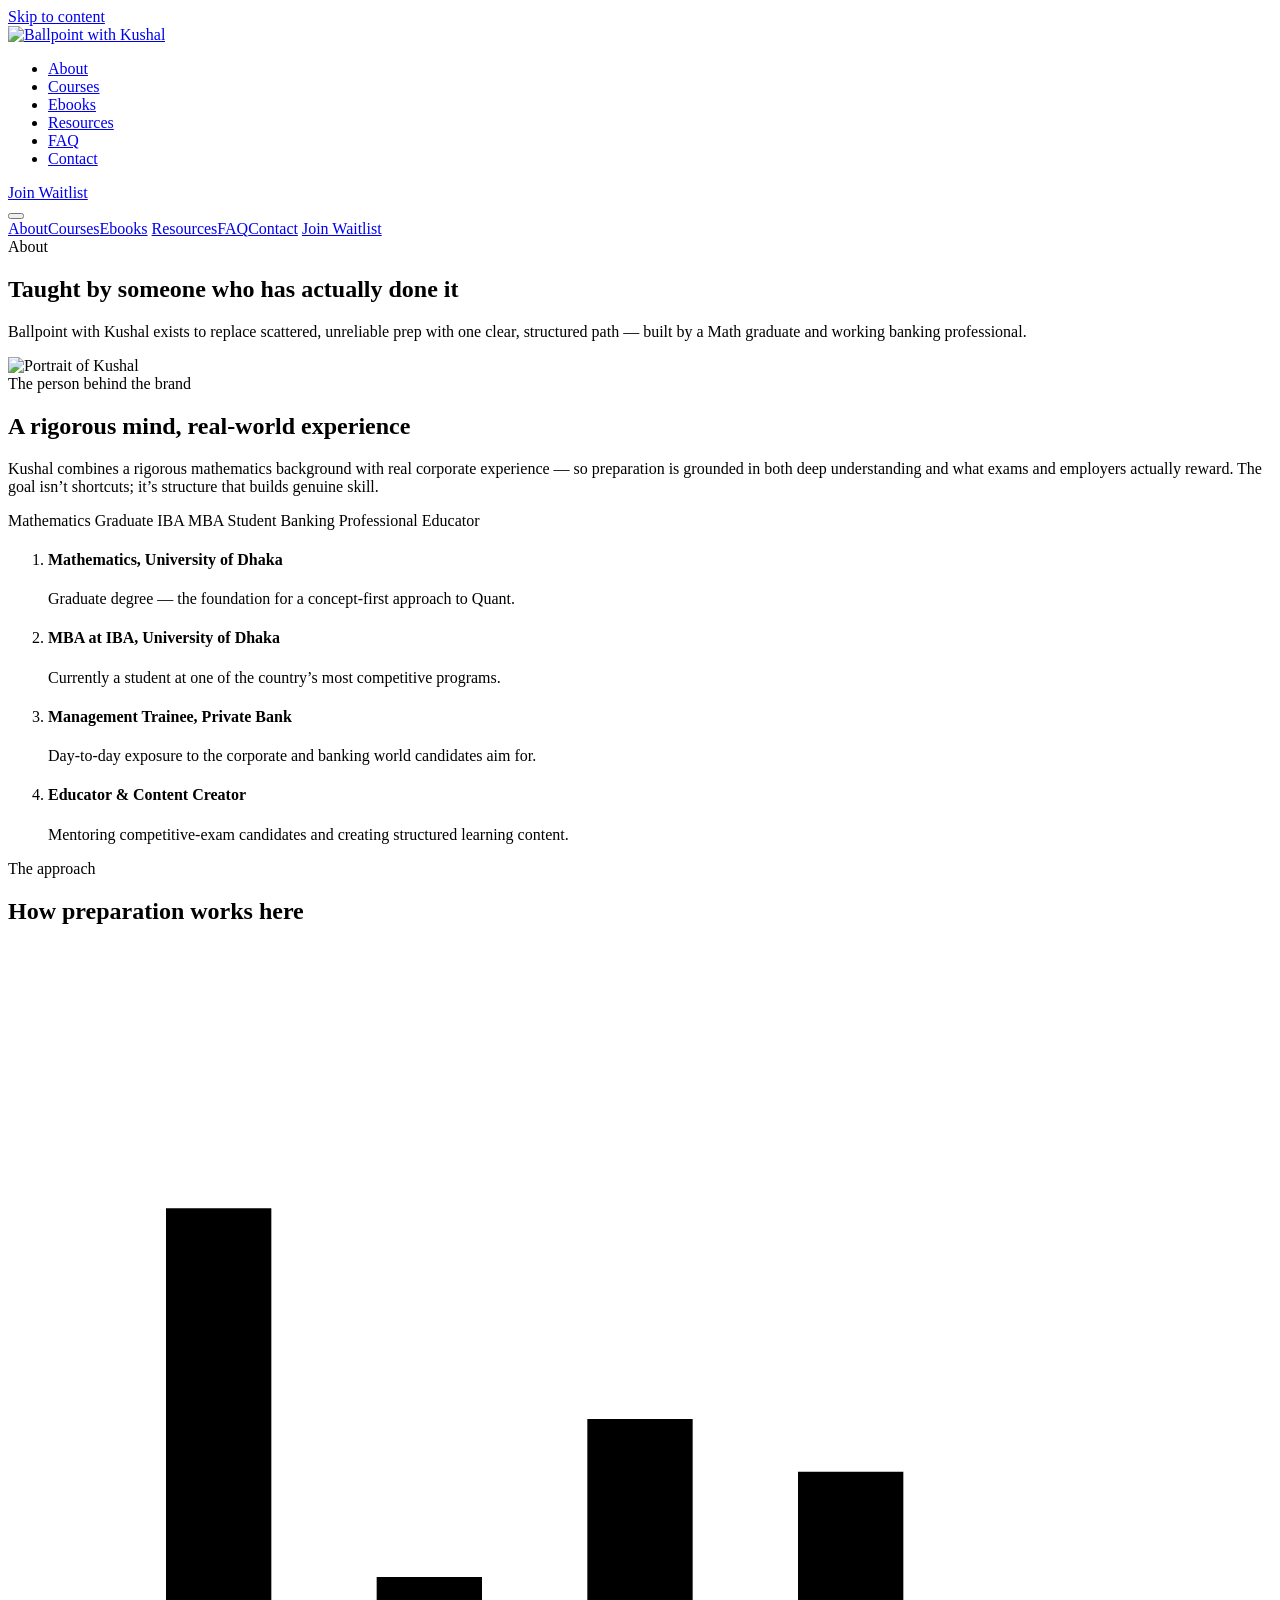
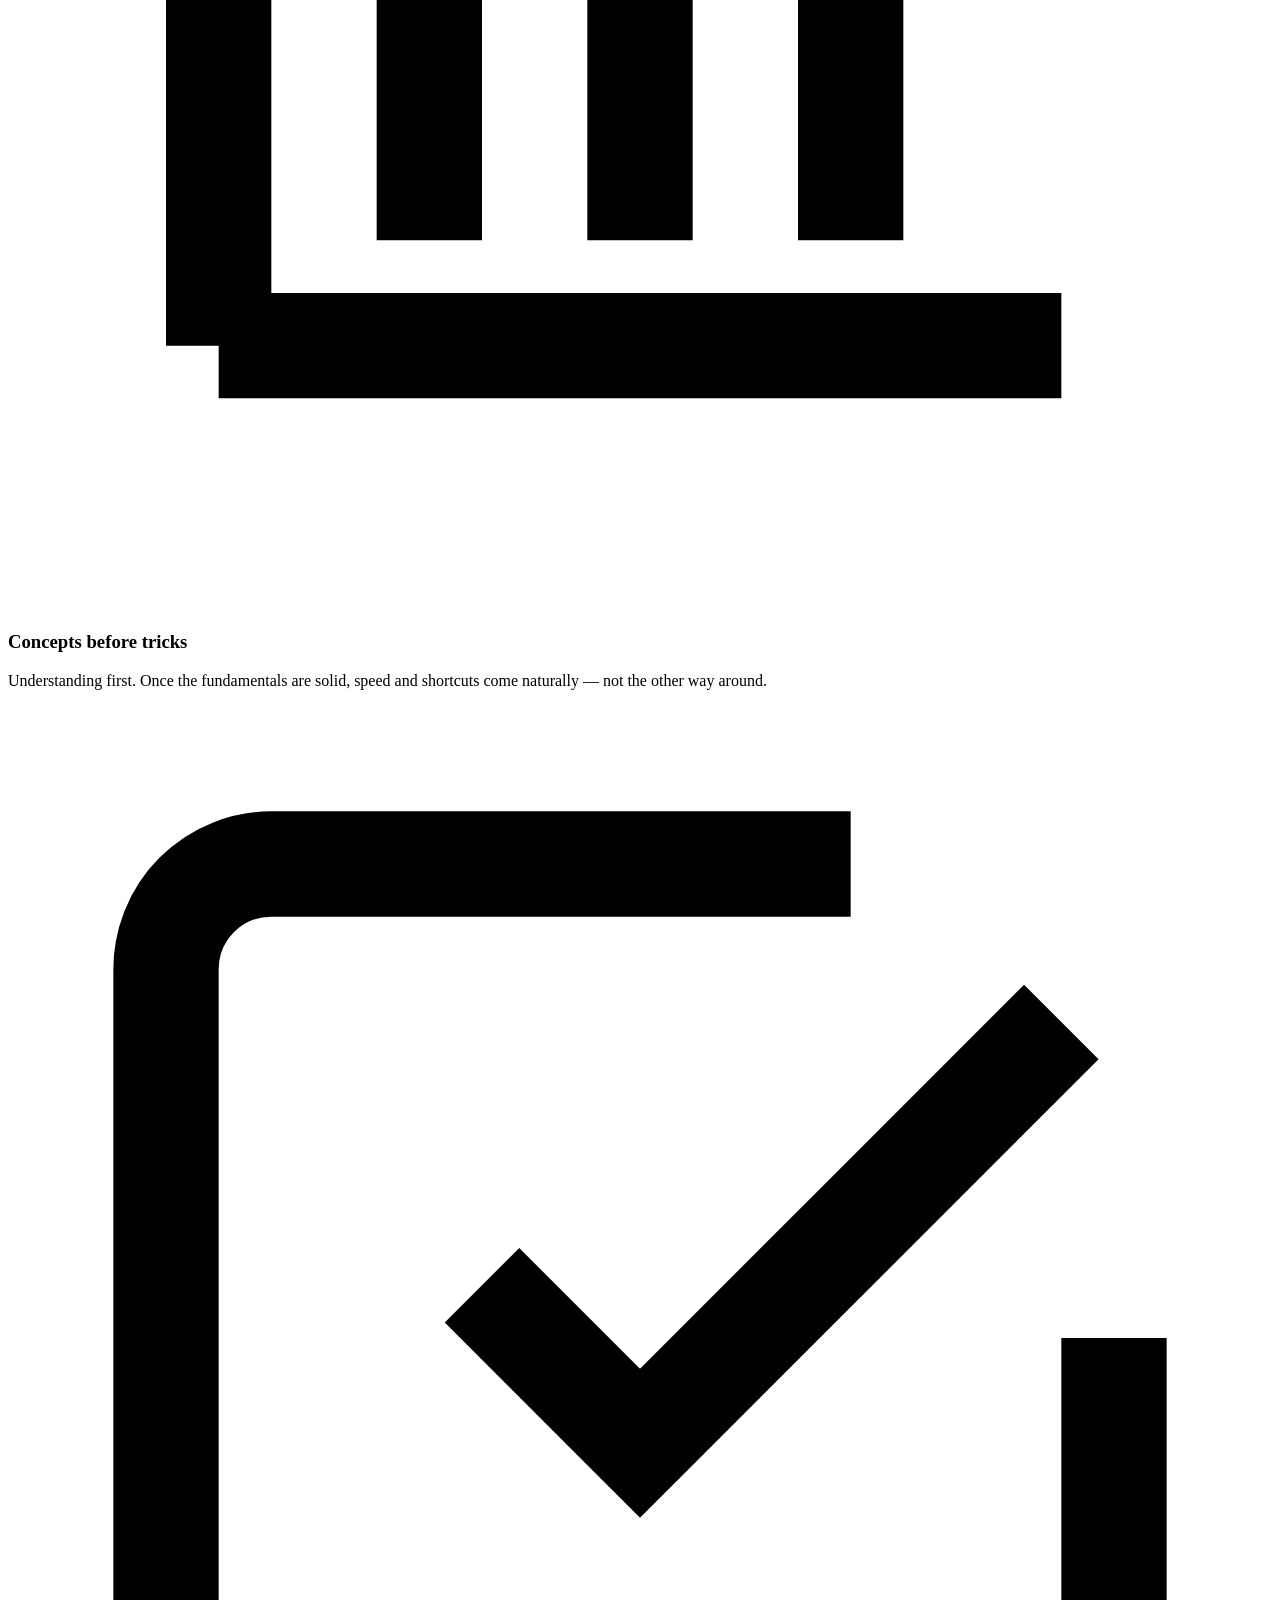
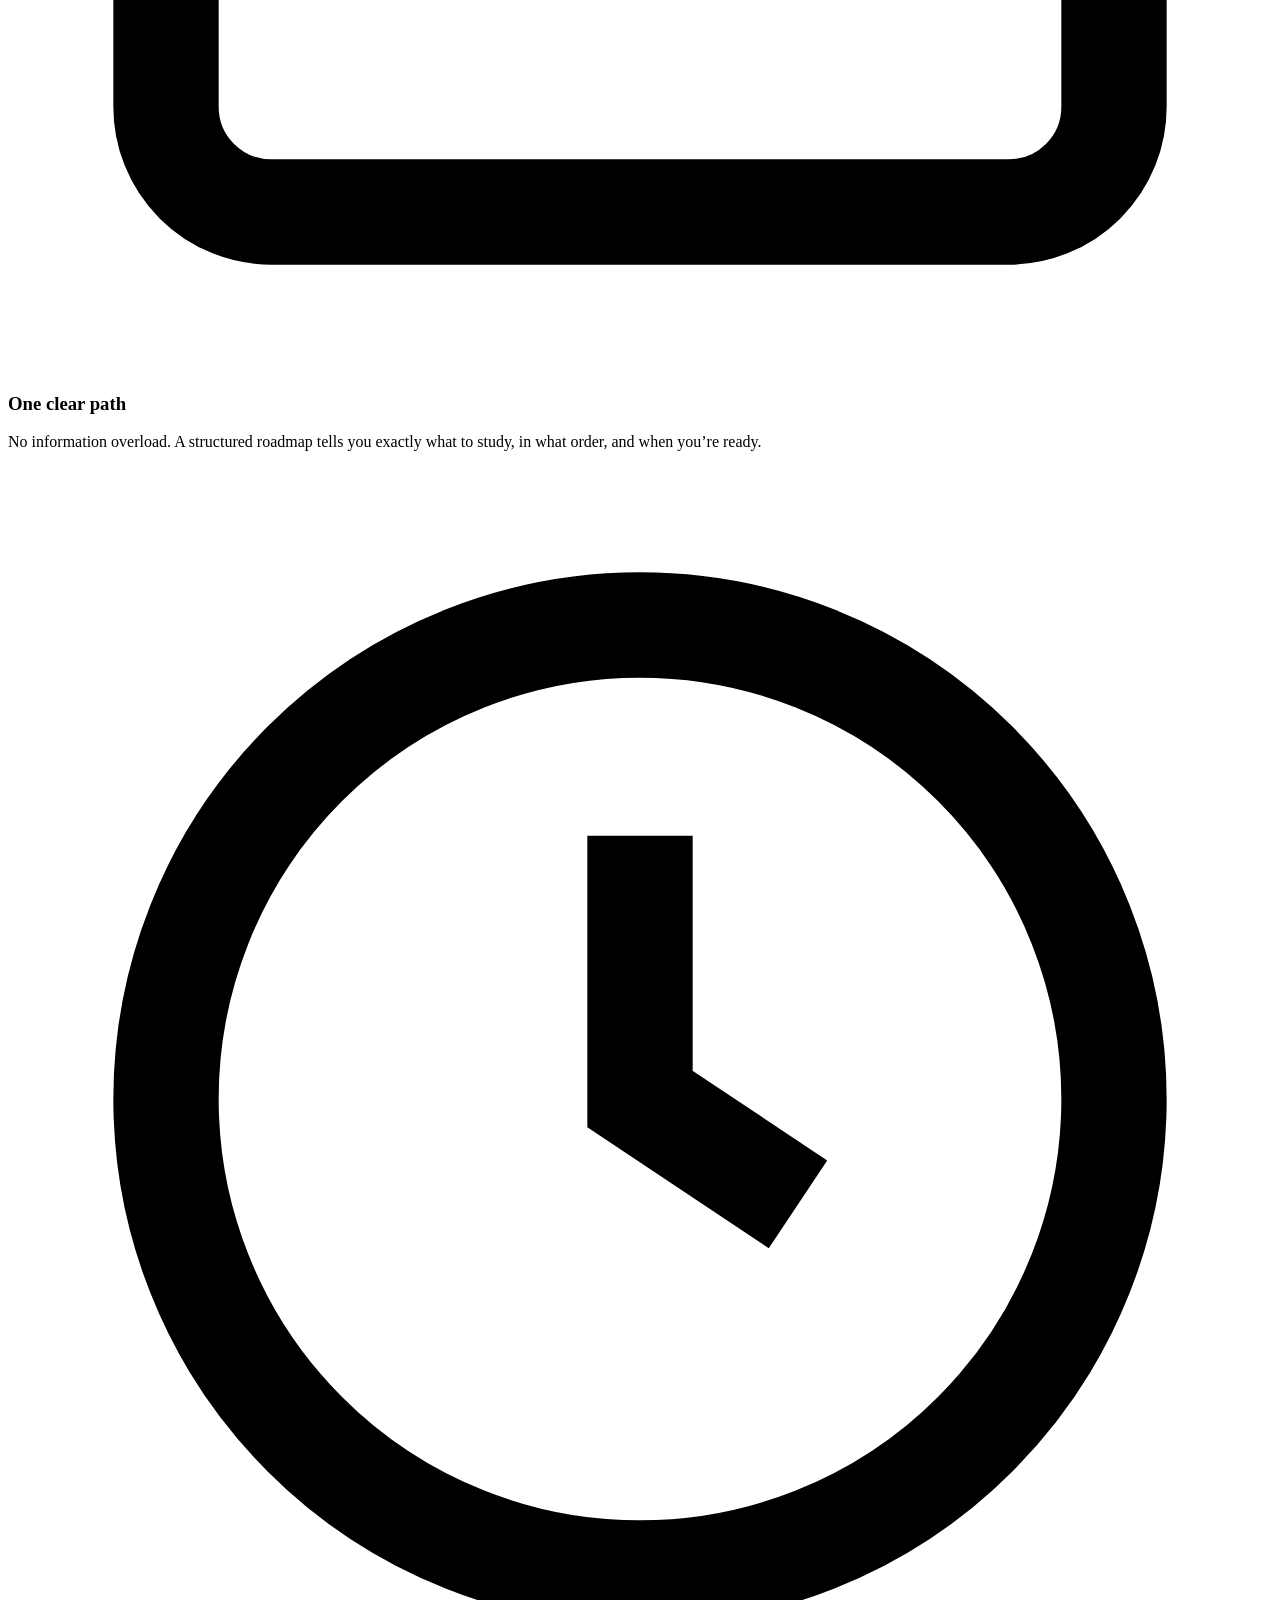
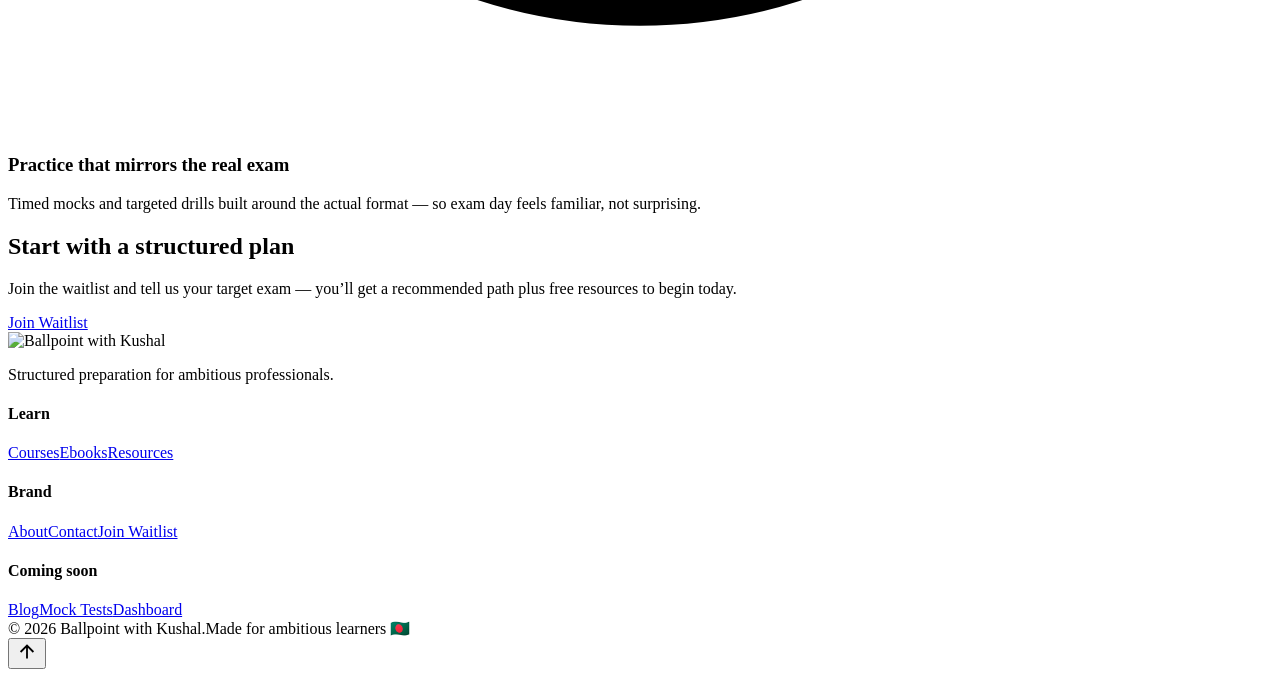
==== about.html @ 8d18ffcd "Add files via upload" ====
<!DOCTYPE html>
<html lang="en">
<head>
  <!-- ===== about.html — dedicated About / profile page =====
       Reuses the same CSS/JS as index.html. Edit the profile copy, role badges,
       and timeline items below. Swap placeholder-portrait.svg for a real photo. -->
  <meta charset="UTF-8" />
  <meta name="viewport" content="width=device-width, initial-scale=1.0" />
  <title>About Kushal — Ballpoint with Kushal</title>
  <meta name="description" content="Kushal — Mathematics graduate (University of Dhaka), IBA MBA student, and banking professional teaching structured exam and career preparation." />
  <link rel="canonical" href="https://example.com/about.html" />
  <meta property="og:title" content="About Kushal — Ballpoint with Kushal" />
  <meta property="og:description" content="A Math graduate and working banking professional who has actually sat these exams." />
  <meta property="og:image" content="assets/images/og-image.svg" />
  <meta name="twitter:card" content="summary_large_image" />
  <link rel="icon" type="image/svg+xml" href="assets/logos/favicon.svg" />
  <meta name="theme-color" content="#2563EB" />
  <link rel="preconnect" href="https://fonts.googleapis.com" />
  <link rel="preconnect" href="https://fonts.gstatic.com" crossorigin />
  <link href="https://fonts.googleapis.com/css2?family=Inter:wght@400;500;600;700&family=Manrope:wght@600;700;800&family=Plus+Jakarta+Sans:wght@600;700;800&display=swap" rel="stylesheet" />
  <link rel="stylesheet" href="css/styles.css" />
  <link rel="stylesheet" href="css/components.css" />
  <link rel="stylesheet" href="css/utilities.css" />
  <link rel="stylesheet" href="css/responsive.css" />
</head>
<body>
  <a class="skip-link" href="#main">Skip to content</a>

  <!-- NAVBAR (same markup as index.html — keep in sync across pages) -->
  <header class="navbar">
    <nav class="container navbar__inner" aria-label="Primary">
      <a class="navbar__logo" href="index.html" aria-label="Ballpoint with Kushal — home"><img src="assets/logos/logo-full.svg" alt="Ballpoint with Kushal" /></a>
      <ul class="navbar__links">
        <li><a href="about.html" aria-current="page">About</a></li>
        <li><a href="courses.html">Courses</a></li>
        <li><a href="ebooks.html">Ebooks</a></li>
        <li><a href="resources.html">Resources</a></li>
        <li><a href="index.html#faq">FAQ</a></li>
        <li><a href="contact.html">Contact</a></li>
      </ul>
      <div class="navbar__actions">
        <a class="btn btn--primary btn--sm" href="index.html#waitlist">Join Waitlist</a>
      </div>
      <button class="hamburger" aria-label="Open menu" aria-controls="mobileDrawer" aria-expanded="false"><span></span><span></span><span></span></button>
    </nav>
  </header>
  <div class="mobile-drawer" id="mobileDrawer">
    <a href="about.html">About</a><a href="courses.html">Courses</a><a href="ebooks.html">Ebooks</a>
    <a href="resources.html">Resources</a><a href="index.html#faq">FAQ</a><a href="contact.html">Contact</a>
    <a class="btn btn--primary btn--full mt-sm" href="index.html#waitlist">Join Waitlist</a>
  </div>

  <main id="main">
    <!-- Page hero -->
    <section class="section section--tight bg-decor">
      <div class="container section-head section-head--center" data-reveal>
        <span class="eyebrow">About</span>
        <h1>Taught by someone who has actually done it</h1>
        <p>Ballpoint with Kushal exists to replace scattered, unreliable prep with one clear, structured path — built by a Math graduate and working banking professional.</p>
      </div>
    </section>

    <!-- Profile + timeline (mirrors the homepage About section) -->
    <section class="section section--tight" aria-labelledby="profile-title">
      <div class="container about__grid">
        <div class="about__photo" data-reveal>
          <!-- Replace with a real portrait: assets/images/kushal-about.jpg -->
          <img src="assets/images/placeholder-portrait.svg" alt="Portrait of Kushal" width="800" height="800" />
        </div>
        <div data-reveal data-reveal-delay="1">
          <span class="eyebrow">The person behind the brand</span>
          <h2 id="profile-title">A rigorous mind, real-world experience</h2>
          <p>Kushal combines a rigorous mathematics background with real corporate experience — so preparation is grounded in both deep understanding and what exams and employers actually reward. The goal isn’t shortcuts; it’s structure that builds genuine skill.</p>

          <div class="about__roles">
            <span class="badge badge--soft">Mathematics Graduate</span>
            <span class="badge badge--soft">IBA MBA Student</span>
            <span class="badge badge--green">Banking Professional</span>
            <span class="badge badge--green">Educator</span>
          </div>

          <!-- Timeline: edit/add items freely; styling is automatic -->
          <ol class="timeline">
            <li class="timeline__item">
              <h4>Mathematics, University of Dhaka</h4>
              <span>Graduate degree — the foundation for a concept-first approach to Quant.</span>
            </li>
            <li class="timeline__item">
              <h4>MBA at IBA, University of Dhaka</h4>
              <span>Currently a student at one of the country’s most competitive programs.</span>
            </li>
            <li class="timeline__item">
              <h4>Management Trainee, Private Bank</h4>
              <span>Day-to-day exposure to the corporate and banking world candidates aim for.</span>
            </li>
            <li class="timeline__item">
              <h4>Educator & Content Creator</h4>
              <span>Mentoring competitive-exam candidates and creating structured learning content.</span>
            </li>
          </ol>
        </div>
      </div>
    </section>

    <!-- Approach / values — three principles. Edit or remove cards freely. -->
    <section class="section section--alt" aria-labelledby="approach-title">
      <div class="container">
        <div class="section-head section-head--center" data-reveal>
          <span class="eyebrow">The approach</span>
          <h2 id="approach-title">How preparation works here</h2>
        </div>
        <div class="grid grid--3">
          <article class="card" data-reveal>
            <div class="card__icon"><svg viewBox="0 0 24 24" fill="none" stroke="currentColor" stroke-width="2"><path d="M4 19V5m0 14h16M8 17v-5m4 5V9m4 8v-7"/></svg></div>
            <h3>Concepts before tricks</h3>
            <p class="text-muted">Understanding first. Once the fundamentals are solid, speed and shortcuts come naturally — not the other way around.</p>
          </article>
          <article class="card" data-reveal data-reveal-delay="1">
            <div class="card__icon"><svg viewBox="0 0 24 24" fill="none" stroke="currentColor" stroke-width="2"><path d="M9 11l3 3 8-8"/><path d="M21 12v7a2 2 0 0 1-2 2H5a2 2 0 0 1-2-2V5a2 2 0 0 1 2-2h11"/></svg></div>
            <h3>One clear path</h3>
            <p class="text-muted">No information overload. A structured roadmap tells you exactly what to study, in what order, and when you’re ready.</p>
          </article>
          <article class="card" data-reveal data-reveal-delay="2">
            <div class="card__icon"><svg viewBox="0 0 24 24" fill="none" stroke="currentColor" stroke-width="2"><circle cx="12" cy="12" r="9"/><path d="M12 7v5l3 2"/></svg></div>
            <h3>Practice that mirrors the real exam</h3>
            <p class="text-muted">Timed mocks and targeted drills built around the actual format — so exam day feels familiar, not surprising.</p>
          </article>
        </div>
      </div>
    </section>

    <!-- Reusable CTA band -->
    <section class="section">
      <div class="container text-center" data-reveal>
        <h2>Start with a structured plan</h2>
        <p class="mx-auto max-prose mt-sm">Join the waitlist and tell us your target exam — you’ll get a recommended path plus free resources to begin today.</p>
        <a class="btn btn--primary mt-md" href="index.html#waitlist">Join Waitlist</a>
      </div>
    </section>
  </main>

  <!-- FOOTER (shared) -->
  <footer class="footer" aria-label="Footer">
    <div class="container">
      <div class="footer__grid">
        <div class="footer__brand">
          <img src="assets/logos/logo-full.svg" alt="Ballpoint with Kushal" />
          <p>Structured preparation for ambitious professionals.</p>
        </div>
        <div class="footer__col"><h4>Learn</h4><a href="courses.html">Courses</a><a href="ebooks.html">Ebooks</a><a href="resources.html">Resources</a></div>
        <div class="footer__col"><h4>Brand</h4><a href="about.html">About</a><a href="contact.html">Contact</a><a href="index.html#waitlist">Join Waitlist</a></div>
        <div class="footer__col"><h4>Coming soon</h4><a href="#">Blog</a><a href="#">Mock Tests</a><a href="#">Dashboard</a></div>
      </div>
      <div class="footer__bottom"><span>© <span data-year>2026</span> Ballpoint with Kushal.</span><span>Made for ambitious learners 🇧🇩</span></div>
    </div>
  </footer>
  <button class="back-to-top" aria-label="Back to top"><svg width="22" height="22" viewBox="0 0 24 24" fill="none" stroke="currentColor" stroke-width="2"><path d="M12 19V5M5 12l7-7 7 7"/></svg></button>

  <script src="js/navigation.js" defer></script>
  <script src="js/animations.js" defer></script>
  <script src="js/forms.js" defer></script>
  <script src="js/main.js" defer></script>
</body>
</html>
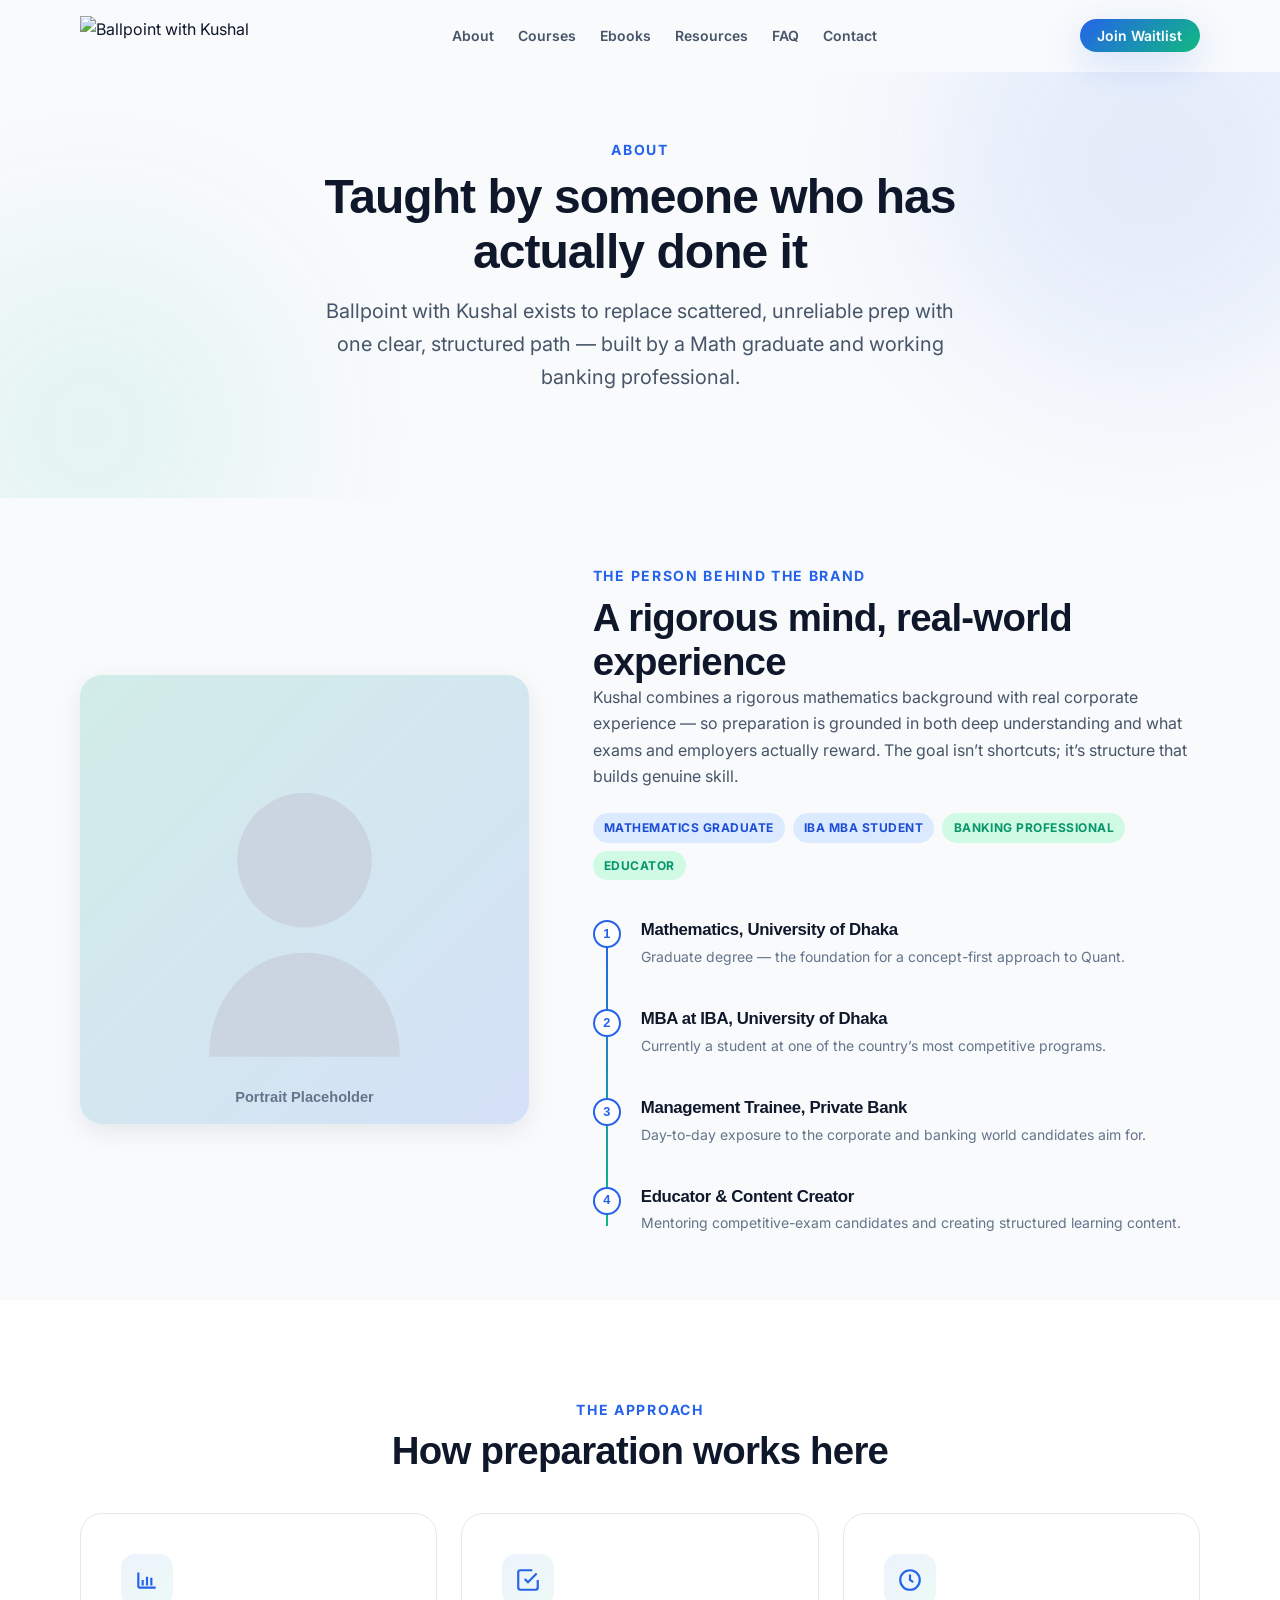
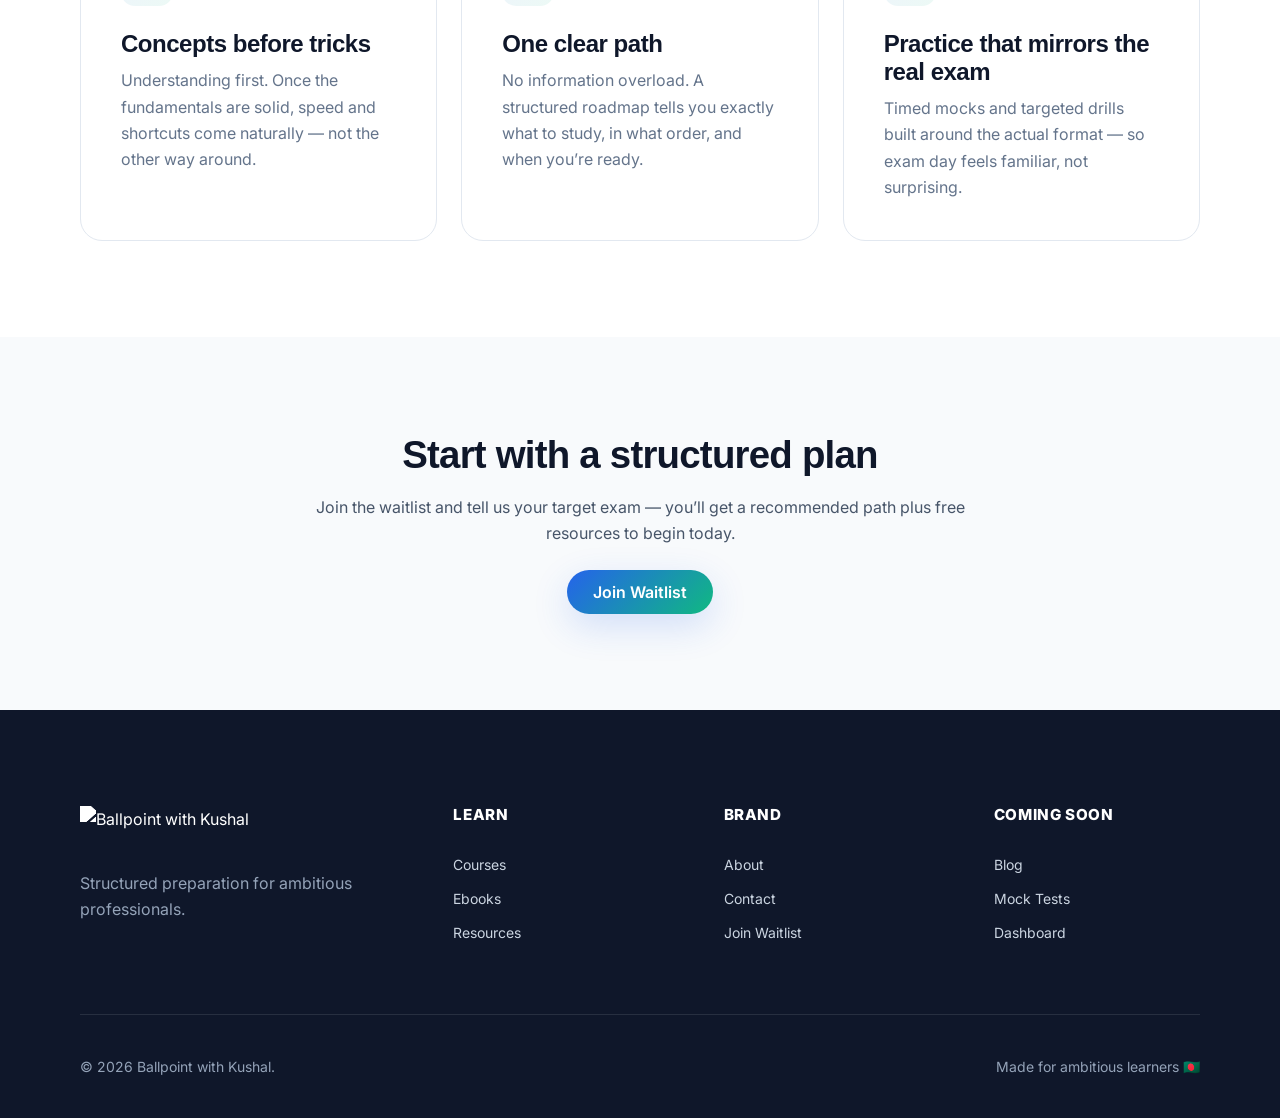
==== commit 4424b925: "Update about.html" ====
--- a/about.html
+++ b/about.html
@@ -81,19 +81,19 @@
 
           <!-- Timeline: edit/add items freely; styling is automatic -->
           <ol class="timeline">
-            <li class="timeline__item">
+            <li class="timeline__item" data-reveal>
               <h4>Mathematics, University of Dhaka</h4>
               <span>Graduate degree — the foundation for a concept-first approach to Quant.</span>
             </li>
-            <li class="timeline__item">
+            <li class="timeline__item" data-reveal>
               <h4>MBA at IBA, University of Dhaka</h4>
               <span>Currently a student at one of the country’s most competitive programs.</span>
             </li>
-            <li class="timeline__item">
+            <li class="timeline__item" data-reveal>
               <h4>Management Trainee, Private Bank</h4>
               <span>Day-to-day exposure to the corporate and banking world candidates aim for.</span>
             </li>
-            <li class="timeline__item">
+            <li class="timeline__item" data-reveal>
               <h4>Educator & Content Creator</h4>
               <span>Mentoring competitive-exam candidates and creating structured learning content.</span>
             </li>
--- a/css/styles.css
+++ b/css/styles.css
@@ -0,0 +1,212 @@
+/* ============================================================================
+   BALLPOINT WITH KUSHAL — styles.css
+   Base layer: design tokens, reset, typography, layout primitives.
+
+   HOW THIS FILE IS ORGANISED
+   1. Design tokens (CSS variables)  <-- EDIT COLOURS, FONTS & SPACING HERE ONLY
+   2. Reset & base elements
+   3. Typography
+   4. Layout primitives (container, section, grid)
+   5. Section-specific base styles
+
+   Component styling (buttons, cards, navbar, etc.) lives in components.css.
+   Helper classes live in utilities.css. Breakpoints live in responsive.css.
+   ============================================================================ */
+
+/* ----------------------------------------------------------------------------
+   1. DESIGN TOKENS  —  the ONLY place you should change colours / fonts / spacing
+   ---------------------------------------------------------------------------- */
+:root {
+  /* Brand colours (from brand spec) */
+  --color-primary: #2563EB;        /* Primary Blue */
+  --color-primary-dark: #1D4ED8;
+  --color-primary-light: #DBEAFE;
+  --color-secondary: #10B981;      /* Primary Green */
+  --color-secondary-dark: #059669;
+  --color-secondary-light: #D1FAE5;
+
+  /* Neutrals */
+  --color-text: #0F172A;           /* Dark text */
+  --color-text-soft: #475569;
+  --color-text-muted: #64748B;
+  --color-bg: #F8FAFC;             /* Light background */
+  --color-surface: #FFFFFF;
+  --color-border: #E2E8F0;
+  --color-border-soft: #EEF2F6;
+
+  /* Brand gradient (blue -> green). Used for accents & CTAs. */
+  --gradient-brand: linear-gradient(135deg, #2563EB 0%, #10B981 100%);
+  --gradient-brand-soft: linear-gradient(135deg, rgba(37,99,235,0.08) 0%, rgba(16,185,129,0.08) 100%);
+
+  /* Typography
+     Display: Plus Jakarta Sans (headlines) | Manrope (sub-display)
+     Body:    Inter
+     Fonts are loaded via <link> in each HTML <head>. */
+  --font-display: 'Plus Jakarta Sans', 'Manrope', sans-serif;
+  --font-body: 'Inter', system-ui, sans-serif;
+
+  /* Fluid type scale (clamp = scales smoothly between mobile & desktop) */
+  --fs-hero: clamp(2.25rem, 5vw + 1rem, 4rem);
+  --fs-h1: clamp(2rem, 3.5vw + 1rem, 3rem);
+  --fs-h2: clamp(1.6rem, 2.5vw + 0.8rem, 2.4rem);
+  --fs-h3: clamp(1.25rem, 1.2vw + 0.8rem, 1.5rem);
+  --fs-lead: clamp(1.05rem, 0.6vw + 0.9rem, 1.25rem);
+  --fs-body: 1rem;
+  --fs-small: 0.875rem;
+
+  /* Spacing scale */
+  --space-xs: 0.5rem;
+  --space-sm: 1rem;
+  --space-md: 1.5rem;
+  --space-lg: 2.5rem;
+  --space-xl: 4rem;
+  --space-2xl: 6rem;
+
+  /* Radius & shadow */
+  --radius-sm: 8px;
+  --radius-md: 14px;
+  --radius-lg: 22px;
+  --radius-pill: 999px;
+  --shadow-sm: 0 1px 2px rgba(15,23,42,0.06), 0 1px 3px rgba(15,23,42,0.05);
+  --shadow-md: 0 8px 24px rgba(15,23,42,0.08);
+  --shadow-lg: 0 20px 48px rgba(15,23,42,0.12);
+  --shadow-glow: 0 12px 36px rgba(37,99,235,0.18);
+
+  /* Layout */
+  --container-max: 1200px;
+  --navbar-height: 72px;
+
+  /* Motion */
+  --ease: cubic-bezier(0.4, 0, 0.2, 1);
+  --transition: 0.25s var(--ease);
+}
+
+/* ----------------------------------------------------------------------------
+   2. RESET & BASE
+   ---------------------------------------------------------------------------- */
+*, *::before, *::after { box-sizing: border-box; margin: 0; padding: 0; }
+
+html {
+  scroll-behavior: smooth;            /* smooth scrolling for anchor links */
+  scroll-padding-top: var(--navbar-height); /* stop sticky navbar covering anchors */
+  -webkit-text-size-adjust: 100%;
+}
+
+/* Respect users who prefer reduced motion (accessibility) */
+@media (prefers-reduced-motion: reduce) {
+  html { scroll-behavior: auto; }
+  *, *::before, *::after {
+    animation-duration: 0.001ms !important;
+    transition-duration: 0.001ms !important;
+    animation-iteration-count: 1 !important;
+  }
+}
+
+body {
+  font-family: var(--font-body);
+  font-size: var(--fs-body);
+  line-height: 1.65;
+  color: var(--color-text);
+  background: var(--color-bg);
+  -webkit-font-smoothing: antialiased;
+  text-rendering: optimizeLegibility;
+  overflow-x: hidden;
+}
+
+img, svg, video { max-width: 100%; height: auto; display: block; }
+a { color: inherit; text-decoration: none; }
+ul { list-style: none; }
+button { font-family: inherit; cursor: pointer; border: none; background: none; }
+input, textarea, select { font-family: inherit; font-size: inherit; }
+
+/* Accessible focus ring for keyboard navigation */
+:focus-visible {
+  outline: 3px solid var(--color-primary);
+  outline-offset: 2px;
+  border-radius: 4px;
+}
+
+/* Skip-to-content link for screen readers / keyboard users */
+.skip-link {
+  position: absolute; left: -9999px; top: 0;
+  background: var(--color-text); color: #fff;
+  padding: 0.75rem 1.25rem; z-index: 1000; border-radius: 0 0 8px 0;
+}
+.skip-link:focus { left: 0; }
+
+/* ----------------------------------------------------------------------------
+   3. TYPOGRAPHY
+   ---------------------------------------------------------------------------- */
+h1, h2, h3, h4 {
+  font-family: var(--font-display);
+  line-height: 1.15;
+  font-weight: 800;
+  letter-spacing: -0.02em;
+  color: var(--color-text);
+}
+h1 { font-size: var(--fs-h1); }
+h2 { font-size: var(--fs-h2); }
+h3 { font-size: var(--fs-h3); font-weight: 700; }
+p  { color: var(--color-text-soft); }
+
+.lead { font-size: var(--fs-lead); color: var(--color-text-soft); }
+
+/* Gradient text helper — used for emphasised words in headlines */
+.text-gradient {
+  background: var(--gradient-brand);
+  -webkit-background-clip: text;
+  background-clip: text;
+  color: transparent;
+}
+
+/* ----------------------------------------------------------------------------
+   4. LAYOUT PRIMITIVES
+   ---------------------------------------------------------------------------- */
+.container {
+  width: 100%;
+  max-width: var(--container-max);
+  margin-inline: auto;
+  padding-inline: clamp(1.25rem, 4vw, 2.5rem);
+}
+
+/* Every major homepage block uses .section so vertical rhythm stays consistent.
+   To remove a section, delete its <section> in the HTML — spacing stays intact. */
+.section { padding-block: var(--space-2xl); }
+.section--tight { padding-block: var(--space-xl); }
+.section--alt { background: var(--color-surface); }
+
+/* Section header (eyebrow + title + intro), reused across sections */
+.section-head { max-width: 720px; margin-bottom: var(--space-lg); }
+.section-head--center { margin-inline: auto; text-align: center; }
+.eyebrow {
+  display: inline-block;
+  font-family: var(--font-body);
+  font-size: var(--fs-small);
+  font-weight: 700;
+  letter-spacing: 0.12em;
+  text-transform: uppercase;
+  color: var(--color-primary);
+  margin-bottom: var(--space-xs);
+}
+.section-head p { margin-top: var(--space-sm); font-size: var(--fs-lead); }
+
+/* Reusable responsive grid (auto-fit cards) */
+.grid { display: grid; gap: var(--space-md); }
+.grid--2 { grid-template-columns: repeat(2, 1fr); }
+.grid--3 { grid-template-columns: repeat(3, 1fr); }
+.grid--4 { grid-template-columns: repeat(4, 1fr); }
+.grid--auto { grid-template-columns: repeat(auto-fit, minmax(260px, 1fr)); }
+
+/* ----------------------------------------------------------------------------
+   5. SECTION BASE BACKGROUNDS / ATMOSPHERE
+   ---------------------------------------------------------------------------- */
+/* Soft decorative blobs used in hero & CTA for depth (purely decorative) */
+.bg-decor { position: relative; overflow: hidden; }
+.bg-decor::before,
+.bg-decor::after {
+  content: ""; position: absolute; border-radius: 50%;
+  filter: blur(80px); opacity: 0.5; z-index: 0; pointer-events: none;
+}
+.bg-decor::before { width: 420px; height: 420px; background: rgba(37,99,235,0.18); top: -120px; right: -80px; }
+.bg-decor::after  { width: 380px; height: 380px; background: rgba(16,185,129,0.16); bottom: -120px; left: -100px; }
+.bg-decor > * { position: relative; z-index: 1; }
--- a/css/components.css
+++ b/css/components.css
@@ -0,0 +1,309 @@
+/* ============================================================================
+   BALLPOINT WITH KUSHAL — components.css
+   Reusable UI components. Each block is independent — copy a block to reuse a
+   component on any page. Components read their colours from the CSS variables
+   defined in styles.css, so you never hard-code a colour here.
+
+   CONTENTS
+   - Buttons
+   - Badges / pills / chips
+   - Navbar + hamburger + mobile drawer
+   - Hero
+   - Feature / value cards
+   - Course cards
+   - Ebook cards
+   - Resource cards
+   - YouTube cards
+   - Testimonial carousel + stats
+   - Forms (waitlist / newsletter / contact)
+   - FAQ accordion
+   - Footer
+   - Back-to-top button
+   - Scroll-reveal animation base
+   ============================================================================ */
+
+/* ---------------------------------- BUTTONS -------------------------------- */
+.btn {
+  display: inline-flex; align-items: center; justify-content: center; gap: 0.5rem;
+  font-family: var(--font-body); font-weight: 600; font-size: var(--fs-body);
+  padding: 0.85rem 1.6rem; border-radius: var(--radius-pill);
+  transition: transform var(--transition), box-shadow var(--transition), background var(--transition);
+  white-space: nowrap; line-height: 1;
+}
+.btn:active { transform: translateY(1px); }
+
+.btn--primary { background: var(--gradient-brand); color: #fff; box-shadow: var(--shadow-glow); }
+.btn--primary:hover { transform: translateY(-2px); box-shadow: 0 16px 40px rgba(37,99,235,0.28); }
+
+.btn--secondary { background: var(--color-surface); color: var(--color-text); border: 1.5px solid var(--color-border); box-shadow: var(--shadow-sm); }
+.btn--secondary:hover { border-color: var(--color-primary); color: var(--color-primary); transform: translateY(-2px); }
+
+.btn--ghost { background: transparent; color: var(--color-primary); }
+.btn--ghost:hover { background: var(--color-primary-light); }
+
+.btn--full { width: 100%; }
+.btn--sm { padding: 0.6rem 1.1rem; font-size: var(--fs-small); }
+
+/* ---------------------------- BADGES / CHIPS ------------------------------- */
+.badge {
+  display: inline-flex; align-items: center; gap: 0.4rem;
+  font-size: 0.75rem; font-weight: 700; letter-spacing: 0.04em;
+  padding: 0.3rem 0.7rem; border-radius: var(--radius-pill);
+  text-transform: uppercase;
+}
+.badge--brand { background: var(--gradient-brand); color: #fff; }
+.badge--soft { background: var(--color-primary-light); color: var(--color-primary-dark); }
+.badge--green { background: var(--color-secondary-light); color: var(--color-secondary-dark); }
+.badge--muted { background: var(--color-border); color: var(--color-text-muted); }
+
+/* Status pill on course/ebook cards (text set from JSON in forms/main.js) */
+.status-pill { font-size: 0.7rem; font-weight: 700; padding: 0.25rem 0.6rem; border-radius: var(--radius-pill); }
+.status-waitlist { background: var(--color-primary-light); color: var(--color-primary-dark); }
+.status-enrolling { background: var(--color-secondary-light); color: var(--color-secondary-dark); }
+.status-live { background: var(--color-secondary); color: #fff; }
+.status-coming-soon { background: var(--color-border); color: var(--color-text-muted); }
+.status-available { background: var(--color-secondary-light); color: var(--color-secondary-dark); }
+
+/* Trust indicators row under hero */
+.trust { display: flex; flex-wrap: wrap; gap: 1.25rem 2rem; align-items: center; margin-top: var(--space-md); }
+.trust__item { display: flex; align-items: center; gap: 0.5rem; font-size: var(--fs-small); color: var(--color-text-muted); font-weight: 500; }
+.trust__item svg { width: 18px; height: 18px; color: var(--color-secondary); flex-shrink: 0; }
+
+/* ----------------------------------- NAVBAR -------------------------------- */
+.navbar {
+  position: sticky; top: 0; z-index: 100;
+  height: var(--navbar-height);
+  background: rgba(248,250,252,0.8);
+  backdrop-filter: saturate(180%) blur(12px);
+  -webkit-backdrop-filter: saturate(180%) blur(12px);
+  border-bottom: 1px solid transparent;
+  transition: box-shadow var(--transition), border-color var(--transition), background var(--transition);
+}
+/* .is-scrolled class is toggled by navigation.js once the page scrolls */
+.navbar.is-scrolled { box-shadow: var(--shadow-sm); border-color: var(--color-border); background: rgba(248,250,252,0.92); }
+.navbar__inner { height: 100%; display: flex; align-items: center; justify-content: space-between; gap: var(--space-md); }
+.navbar__logo { display: flex; align-items: center; }
+.navbar__logo img { height: 40px; width: auto; }
+
+.navbar__links { display: flex; align-items: center; gap: 1.5rem; }
+.navbar__links a { font-size: var(--fs-small); font-weight: 600; color: var(--color-text-soft); position: relative; transition: color var(--transition); }
+.navbar__links a:hover { color: var(--color-primary); }
+.navbar__links a::after {
+  content: ""; position: absolute; left: 0; bottom: -6px; height: 2px; width: 0;
+  background: var(--gradient-brand); transition: width var(--transition);
+}
+.navbar__links a:hover::after { width: 100%; }
+.navbar__actions { display: flex; align-items: center; gap: 0.75rem; }
+
+/* Hamburger button (hidden on desktop, shown on mobile via responsive.css) */
+.hamburger { display: none; width: 44px; height: 44px; flex-direction: column; justify-content: center; align-items: center; gap: 5px; border-radius: var(--radius-sm); }
+.hamburger span { display: block; width: 24px; height: 2px; background: var(--color-text); border-radius: 2px; transition: transform var(--transition), opacity var(--transition); }
+.hamburger[aria-expanded="true"] span:nth-child(1) { transform: translateY(7px) rotate(45deg); }
+.hamburger[aria-expanded="true"] span:nth-child(2) { opacity: 0; }
+.hamburger[aria-expanded="true"] span:nth-child(3) { transform: translateY(-7px) rotate(-45deg); }
+
+/* Mobile slide-in drawer */
+.mobile-drawer {
+  position: fixed; inset: var(--navbar-height) 0 0 0; z-index: 99;
+  background: var(--color-surface);
+  transform: translateX(100%); transition: transform 0.3s var(--ease);
+  padding: var(--space-lg); display: flex; flex-direction: column; gap: var(--space-md);
+  overflow-y: auto;
+}
+.mobile-drawer.is-open { transform: translateX(0); }
+.mobile-drawer a { font-size: 1.1rem; font-weight: 600; color: var(--color-text); padding: 0.5rem 0; border-bottom: 1px solid var(--color-border-soft); }
+
+/* ------------------------------------ HERO --------------------------------- */
+.hero { padding-block: clamp(3rem, 6vw, 5.5rem); }
+.hero__grid { display: grid; grid-template-columns: 1.1fr 0.9fr; gap: var(--space-xl); align-items: center; }
+.hero__eyebrow { margin-bottom: var(--space-sm); }
+.hero h1 { font-size: var(--fs-hero); margin-bottom: var(--space-md); }
+.hero__sub { font-size: var(--fs-lead); max-width: 46ch; margin-bottom: var(--space-lg); }
+.hero__cta { display: flex; flex-wrap: wrap; gap: 0.75rem; }
+.hero__photo { position: relative; }
+.hero__photo img { width: 100%; border-radius: var(--radius-lg); box-shadow: var(--shadow-lg); }
+/* Floating credential chip over the photo */
+.hero__chip {
+  position: absolute; background: var(--color-surface); box-shadow: var(--shadow-md);
+  border-radius: var(--radius-md); padding: 0.75rem 1rem; display: flex; align-items: center; gap: 0.6rem;
+  font-size: var(--fs-small); font-weight: 600;
+}
+.hero__chip--tl { top: 1.5rem; left: -1rem; }
+.hero__chip--br { bottom: 1.5rem; right: -1rem; }
+.hero__chip .dot { width: 10px; height: 10px; border-radius: 50%; background: var(--color-secondary); }
+
+/* ------------------------- FEATURE / VALUE CARDS --------------------------- */
+.card {
+  background: var(--color-surface); border: 1px solid var(--color-border);
+  border-radius: var(--radius-lg); padding: var(--space-lg);
+  transition: transform var(--transition), box-shadow var(--transition), border-color var(--transition);
+}
+.card:hover { transform: translateY(-4px); box-shadow: var(--shadow-md); border-color: var(--color-primary-light); }
+.card__icon {
+  width: 52px; height: 52px; border-radius: var(--radius-md); display: grid; place-items: center;
+  background: var(--gradient-brand-soft); color: var(--color-primary); margin-bottom: var(--space-md);
+}
+.card__icon svg { width: 26px; height: 26px; }
+.card h3 { margin-bottom: 0.6rem; }
+.card p { font-size: var(--fs-body); }
+
+/* Problem vs solution layout (Why This Exists) */
+.compare { display: grid; grid-template-columns: 1fr 1fr; gap: var(--space-md); }
+.compare__col { border-radius: var(--radius-lg); padding: var(--space-lg); }
+.compare__col--problem { background: #FEF2F2; border: 1px solid #FECACA; }
+.compare__col--solution { background: var(--color-secondary-light); border: 1px solid #A7F3D0; }
+.compare__col h3 { margin-bottom: var(--space-sm); }
+.compare__list li { display: flex; gap: 0.6rem; align-items: flex-start; padding: 0.45rem 0; color: var(--color-text-soft); }
+.compare__list li svg { width: 20px; height: 20px; flex-shrink: 0; margin-top: 2px; }
+.compare__col--problem li svg { color: #DC2626; }
+.compare__col--solution li svg { color: var(--color-secondary-dark); }
+
+/* ------------------------------ ABOUT TIMELINE ----------------------------- */
+.about__grid { display: grid; grid-template-columns: 0.85fr 1.15fr; gap: var(--space-xl); align-items: center; }
+.about__photo img { border-radius: var(--radius-lg); box-shadow: var(--shadow-md); }
+.about__roles { display: flex; flex-wrap: wrap; gap: 0.5rem; margin: var(--space-md) 0 var(--space-lg); }
+.timeline { position: relative; list-style: none; counter-reset: tl; padding-left: 3rem; margin: 0; }
+.timeline::before { content: ""; position: absolute; left: 13px; top: 10px; bottom: 10px; width: 2px; background: var(--gradient-brand); }
+.timeline__item { position: relative; counter-increment: tl; padding-bottom: var(--space-lg); }
+.timeline__item:last-child { padding-bottom: 0; }
+.timeline__item::before {
+  content: counter(tl);
+  position: absolute; left: -3rem; top: 0;
+  width: 28px; height: 28px; border-radius: 50%;
+  background: var(--color-surface); border: 2px solid var(--color-primary);
+  color: var(--color-primary); font-family: var(--font-display);
+  font-weight: 700; font-size: 0.8rem; line-height: 1;
+  display: flex; align-items: center; justify-content: center;
+}
+.timeline__item h4 { font-family: var(--font-display); font-size: 1.05rem; margin-bottom: 0.2rem; }
+.timeline__item span { font-size: var(--fs-small); color: var(--color-text-muted); }
+/* Staggered fade-in for each timeline step (uses the site's reveal system) */
+.timeline__item[data-reveal]:nth-child(1) { transition-delay: 0.05s; }
+.timeline__item[data-reveal]:nth-child(2) { transition-delay: 0.18s; }
+.timeline__item[data-reveal]:nth-child(3) { transition-delay: 0.31s; }
+.timeline__item[data-reveal]:nth-child(4) { transition-delay: 0.44s; }
+.timeline__item[data-reveal]:nth-child(5) { transition-delay: 0.57s; }
+.timeline__item[data-reveal]:nth-child(6) { transition-delay: 0.70s; }
+
+/* ------------------------------- COURSE CARDS ------------------------------ */
+.course-card { display: flex; flex-direction: column; }
+.course-card__top { display: flex; align-items: center; justify-content: space-between; margin-bottom: var(--space-md); }
+.course-card__features { margin: var(--space-md) 0 var(--space-lg); display: grid; gap: 0.55rem; }
+.course-card__features li { display: flex; gap: 0.55rem; align-items: flex-start; font-size: var(--fs-small); color: var(--color-text-soft); }
+.course-card__features li svg { width: 18px; height: 18px; color: var(--color-secondary); flex-shrink: 0; margin-top: 2px; }
+.course-card .btn { margin-top: auto; }
+
+/* ------------------------------- EBOOK CARDS ------------------------------- */
+.ebook-card { display: flex; flex-direction: column; gap: 0.75rem; }
+.ebook-card__cover {
+  aspect-ratio: 3 / 4; border-radius: var(--radius-md); display: grid; place-items: center;
+  background: var(--gradient-brand); color: #fff; text-align: center; padding: var(--space-md);
+  font-family: var(--font-display); font-weight: 800; font-size: 1.1rem; box-shadow: var(--shadow-md);
+}
+.ebook-card__cover span { display: block; font-family: var(--font-body); font-size: var(--fs-small); font-weight: 600; opacity: 0.85; margin-top: 0.5rem; }
+
+/* ----------------------------- RESOURCE CARDS ------------------------------ */
+.resource-card { display: flex; align-items: flex-start; gap: var(--space-md); }
+.resource-card .card__icon { margin-bottom: 0; flex-shrink: 0; }
+
+/* ----------------------------- YOUTUBE SECTION ----------------------------- */
+.video-card { overflow: hidden; padding: 0; }
+.video-card__embed { aspect-ratio: 16 / 9; background: var(--color-text); position: relative; }
+.video-card__embed iframe { width: 100%; height: 100%; border: 0; display: block; }
+/* Placeholder shown until you paste a real YouTube embed (see comments in HTML) */
+.video-card__placeholder { width: 100%; height: 100%; display: grid; place-items: center; color: #fff; background: var(--gradient-brand); text-align: center; }
+.video-card__placeholder svg { width: 56px; height: 56px; }
+.video-card__body { padding: var(--space-md); }
+.video-card__body h4 { font-family: var(--font-display); font-size: 1.05rem; margin-bottom: 0.35rem; }
+
+/* ----------------------- TESTIMONIALS + STATS ------------------------------ */
+.stats { display: grid; grid-template-columns: repeat(4, 1fr); gap: var(--space-md); margin-bottom: var(--space-xl); }
+.stat { text-align: center; }
+.stat__num { font-family: var(--font-display); font-size: clamp(2rem, 4vw, 3rem); font-weight: 800; }
+.stat__num .text-gradient { display: inline; }
+.stat__label { font-size: var(--fs-small); color: var(--color-text-muted); font-weight: 600; }
+
+.carousel { position: relative; }
+.carousel__track { display: flex; overflow: hidden; }
+.carousel__slide { min-width: 100%; padding: 0 var(--space-xs); transition: opacity var(--transition); }
+.testimonial {
+  background: var(--color-surface); border: 1px solid var(--color-border);
+  border-radius: var(--radius-lg); padding: var(--space-lg); box-shadow: var(--shadow-sm);
+  max-width: 760px; margin-inline: auto; text-align: center;
+}
+.testimonial__quote { font-size: var(--fs-lead); color: var(--color-text); font-weight: 500; margin-bottom: var(--space-md); }
+.testimonial__author { display: flex; align-items: center; justify-content: center; gap: 0.75rem; }
+.testimonial__avatar { width: 48px; height: 48px; border-radius: 50%; background: var(--gradient-brand); color:#fff; display: grid; place-items: center; font-weight: 700; }
+.testimonial__name { font-weight: 700; }
+.testimonial__role { font-size: var(--fs-small); color: var(--color-text-muted); }
+
+.carousel__controls { display: flex; justify-content: center; align-items: center; gap: var(--space-md); margin-top: var(--space-md); }
+.carousel__btn { width: 44px; height: 44px; border-radius: 50%; background: var(--color-surface); border: 1px solid var(--color-border); display: grid; place-items: center; transition: var(--transition); }
+.carousel__btn:hover { border-color: var(--color-primary); color: var(--color-primary); }
+.carousel__dots { display: flex; gap: 0.5rem; }
+.carousel__dot { width: 9px; height: 9px; border-radius: 50%; background: var(--color-border); transition: var(--transition); }
+.carousel__dot.is-active { background: var(--color-primary); width: 26px; border-radius: var(--radius-pill); }
+
+/* --------------------------------- FORMS ----------------------------------- */
+.form-card {
+  background: var(--color-surface); border: 1px solid var(--color-border);
+  border-radius: var(--radius-lg); padding: clamp(1.5rem, 4vw, var(--space-xl));
+  box-shadow: var(--shadow-md); max-width: 560px;
+}
+.form-field { margin-bottom: var(--space-md); text-align: left; }
+.form-field label { display: block; font-size: var(--fs-small); font-weight: 600; margin-bottom: 0.4rem; }
+.form-field input, .form-field select, .form-field textarea {
+  width: 100%; padding: 0.85rem 1rem; border: 1.5px solid var(--color-border);
+  border-radius: var(--radius-md); background: var(--color-bg); color: var(--color-text);
+  transition: border-color var(--transition), box-shadow var(--transition);
+}
+.form-field input:focus, .form-field select:focus, .form-field textarea:focus {
+  outline: none; border-color: var(--color-primary); box-shadow: 0 0 0 4px var(--color-primary-light);
+}
+.form-note { font-size: 0.8rem; color: var(--color-text-muted); margin-top: var(--space-sm); }
+.form-success { display: none; padding: var(--space-md); border-radius: var(--radius-md); background: var(--color-secondary-light); color: var(--color-secondary-dark); font-weight: 600; text-align: center; }
+.form-success.is-visible { display: block; }
+
+/* ------------------------------ FAQ ACCORDION ------------------------------ */
+.faq { max-width: 800px; margin-inline: auto; }
+.faq__item { border-bottom: 1px solid var(--color-border); }
+.faq__q {
+  width: 100%; text-align: left; display: flex; justify-content: space-between; align-items: center; gap: var(--space-md);
+  padding: var(--space-md) 0; font-family: var(--font-display); font-weight: 700; font-size: 1.05rem; color: var(--color-text);
+}
+.faq__icon { flex-shrink: 0; transition: transform var(--transition); color: var(--color-primary); }
+.faq__q[aria-expanded="true"] .faq__icon { transform: rotate(45deg); }
+.faq__a { max-height: 0; overflow: hidden; transition: max-height 0.3s var(--ease); }
+.faq__a p { padding-bottom: var(--space-md); color: var(--color-text-soft); }
+
+/* --------------------------------- FOOTER ---------------------------------- */
+.footer { background: var(--color-text); color: #CBD5E1; padding-block: var(--space-2xl) var(--space-lg); }
+.footer__grid { display: grid; grid-template-columns: 1.5fr 1fr 1fr 1fr; gap: var(--space-xl); }
+.footer__brand img { height: 40px; filter: brightness(0) invert(1); margin-bottom: var(--space-md); }
+.footer__brand p { color: #94A3B8; max-width: 32ch; }
+.footer h4 { color: #fff; font-size: 0.95rem; margin-bottom: var(--space-md); font-family: var(--font-body); letter-spacing: 0.04em; text-transform: uppercase; }
+.footer__col a { display: block; padding: 0.35rem 0; color: #CBD5E1; font-size: var(--fs-small); transition: color var(--transition); }
+.footer__col a:hover { color: #fff; }
+.footer__socials { display: flex; gap: 0.75rem; margin-top: var(--space-md); }
+.footer__socials a { width: 40px; height: 40px; border-radius: 50%; background: rgba(255,255,255,0.08); display: grid; place-items: center; transition: var(--transition); }
+.footer__socials a:hover { background: var(--gradient-brand); transform: translateY(-2px); }
+.footer__socials svg { width: 18px; height: 18px; }
+.footer__bottom { margin-top: var(--space-xl); padding-top: var(--space-lg); border-top: 1px solid rgba(255,255,255,0.1); display: flex; flex-wrap: wrap; gap: var(--space-sm); justify-content: space-between; font-size: var(--fs-small); color: #94A3B8; }
+
+/* ------------------------------ BACK TO TOP -------------------------------- */
+.back-to-top {
+  position: fixed; bottom: 1.5rem; right: 1.5rem; z-index: 90;
+  width: 48px; height: 48px; border-radius: 50%; background: var(--gradient-brand); color: #fff;
+  display: grid; place-items: center; box-shadow: var(--shadow-glow);
+  opacity: 0; visibility: hidden; transform: translateY(12px); transition: var(--transition);
+}
+.back-to-top.is-visible { opacity: 1; visibility: visible; transform: translateY(0); }
+.back-to-top:hover { transform: translateY(-3px); }
+
+/* ----------------------- SCROLL REVEAL ANIMATION BASE ---------------------- */
+/* Elements with [data-reveal] start hidden; animations.js adds .is-revealed */
+[data-reveal] { opacity: 0; transform: translateY(24px); transition: opacity 0.6s var(--ease), transform 0.6s var(--ease); }
+[data-reveal].is-revealed { opacity: 1; transform: none; }
+[data-reveal-delay="1"] { transition-delay: 0.08s; }
+[data-reveal-delay="2"] { transition-delay: 0.16s; }
+[data-reveal-delay="3"] { transition-delay: 0.24s; }
--- a/css/utilities.css
+++ b/css/utilities.css
@@ -0,0 +1,52 @@
+/* ============================================================================
+   BALLPOINT WITH KUSHAL — utilities.css
+   Single-purpose helper classes. Compose these in HTML to adjust spacing,
+   alignment, and visibility without writing new CSS. Keep them generic.
+   ============================================================================ */
+
+/* Text alignment */
+.text-center { text-align: center; }
+.text-left { text-align: left; }
+
+/* Display */
+.hidden { display: none !important; }
+.block { display: block; }
+.flex { display: flex; }
+.flex-center { display: flex; align-items: center; justify-content: center; }
+.flex-col { flex-direction: column; }
+.items-center { align-items: center; }
+.justify-between { justify-content: space-between; }
+.gap-sm { gap: var(--space-sm); }
+.gap-md { gap: var(--space-md); }
+.flex-wrap { flex-wrap: wrap; }
+
+/* Spacing (margin top/bottom helpers) */
+.mt-sm { margin-top: var(--space-sm); }
+.mt-md { margin-top: var(--space-md); }
+.mt-lg { margin-top: var(--space-lg); }
+.mb-sm { margin-bottom: var(--space-sm); }
+.mb-md { margin-bottom: var(--space-md); }
+.mb-lg { margin-bottom: var(--space-lg); }
+.mb-0 { margin-bottom: 0; }
+
+/* Width helpers */
+.w-full { width: 100%; }
+.max-prose { max-width: 65ch; }
+.mx-auto { margin-inline: auto; }
+
+/* Colour helpers */
+.bg-surface { background: var(--color-surface); }
+.bg-alt { background: var(--color-bg); }
+.text-muted { color: var(--color-text-muted); }
+.text-soft { color: var(--color-text-soft); }
+
+/* Screen-reader-only (visually hidden but read by assistive tech) */
+.sr-only {
+  position: absolute; width: 1px; height: 1px; padding: 0; margin: -1px;
+  overflow: hidden; clip: rect(0,0,0,0); white-space: nowrap; border: 0;
+}
+
+/* Rounded / shadow shortcuts */
+.rounded { border-radius: var(--radius-md); }
+.rounded-lg { border-radius: var(--radius-lg); }
+.shadow { box-shadow: var(--shadow-md); }
--- a/css/responsive.css
+++ b/css/responsive.css
@@ -0,0 +1,67 @@
+/* ============================================================================
+   BALLPOINT WITH KUSHAL — responsive.css
+   ALL breakpoints live here so responsive behaviour is in one predictable place.
+   Approach: the base styles (styles.css / components.css) are written for small
+   screens where sensible; this file layers tablet/desktop refinements and the
+   mobile collapses for grids and the navbar.
+
+   Breakpoints:
+     <= 1024px  tablet
+     <= 768px   large mobile / small tablet (navbar collapses to hamburger here)
+     <= 560px   phones
+   ============================================================================ */
+
+/* ------------------------------- <= 1024px --------------------------------- */
+@media (max-width: 1024px) {
+  .grid--4 { grid-template-columns: repeat(2, 1fr); }
+  .grid--3 { grid-template-columns: repeat(2, 1fr); }
+  .stats { grid-template-columns: repeat(2, 1fr); gap: var(--space-lg); }
+
+  .hero__grid { gap: var(--space-lg); }
+  .about__grid { gap: var(--space-lg); }
+  .footer__grid { grid-template-columns: 1fr 1fr; gap: var(--space-lg); }
+}
+
+/* --------------------- <= 768px : navbar collapses ------------------------- */
+@media (max-width: 768px) {
+  /* Show hamburger, hide desktop links + actions */
+  .hamburger { display: flex; }
+  .navbar__links,
+  .navbar__actions { display: none; }
+
+  /* Single-column stacks */
+  .hero__grid { grid-template-columns: 1fr; text-align: center; }
+  .hero__sub { margin-inline: auto; }
+  .hero__cta { justify-content: center; }
+  .hero__photo { max-width: 420px; margin-inline: auto; order: -1; } /* photo first on mobile */
+  .hero__chip { display: none; } /* floating chips are decorative — hide on small screens */
+
+  .about__grid { grid-template-columns: 1fr; }
+  .about__photo { max-width: 420px; margin-inline: auto; }
+
+  .compare { grid-template-columns: 1fr; }
+  .grid--2 { grid-template-columns: 1fr; }
+  .grid--3 { grid-template-columns: 1fr; }
+
+  .section { padding-block: var(--space-xl); }
+  .footer__grid { grid-template-columns: 1fr 1fr; }
+}
+
+/* ------------------------------- <= 560px ---------------------------------- */
+@media (max-width: 560px) {
+  .grid--4,
+  .grid--3,
+  .grid--2 { grid-template-columns: 1fr; }
+  .stats { grid-template-columns: 1fr 1fr; }
+  .footer__grid { grid-template-columns: 1fr; }
+  .footer__bottom { flex-direction: column; align-items: flex-start; }
+
+  .btn { width: 100%; } /* full-width tap targets on phones */
+  .hero__cta { flex-direction: column; }
+  .resource-card { flex-direction: column; }
+}
+
+/* --------- Desktop-only: keep nav visible at >768px (explicit) ------------- */
+@media (min-width: 769px) {
+  .mobile-drawer { display: none !important; }
+}
